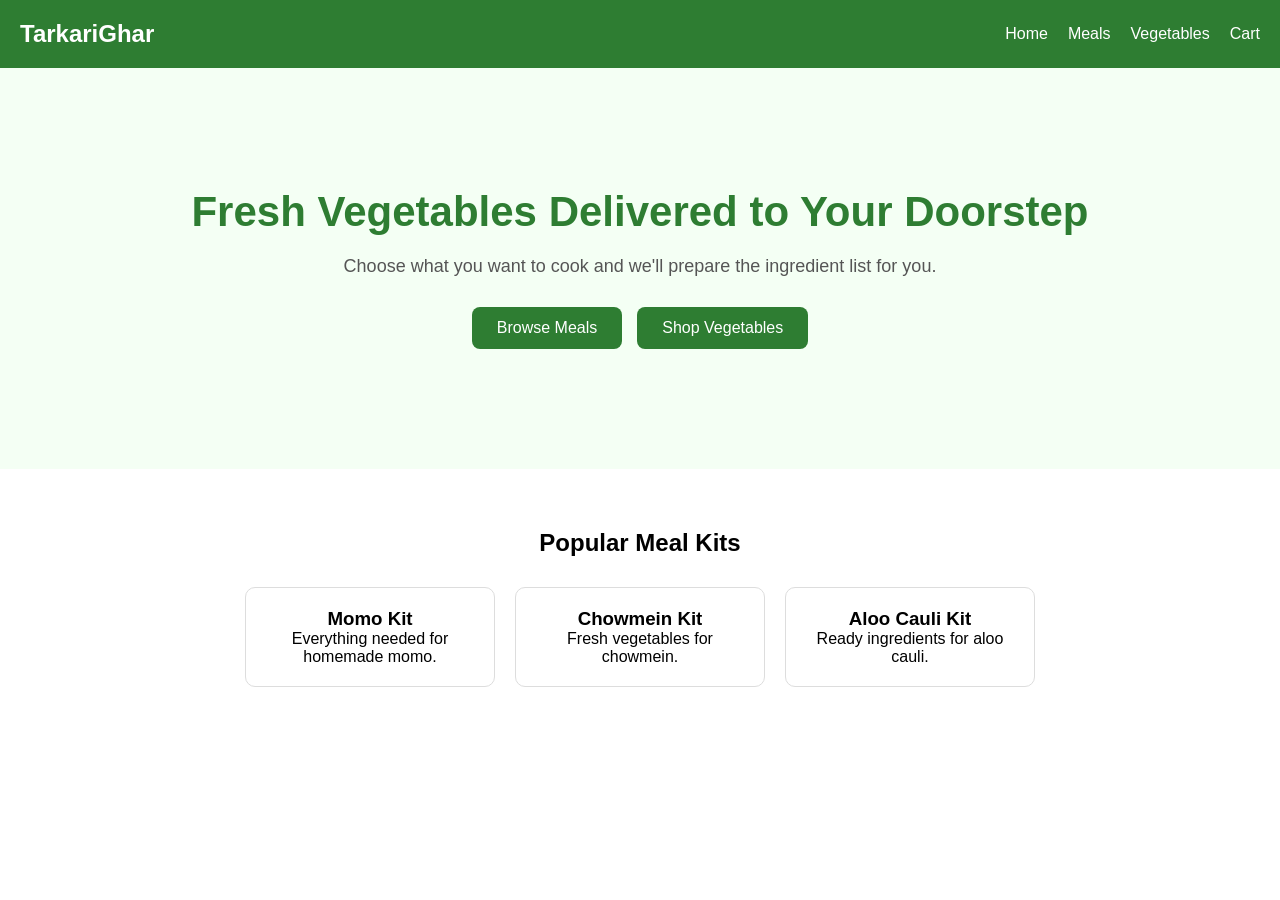
==== index.html @ 3d11203e "Initial project setup" ====
<!DOCTYPE html>
<html lang="en">
<head>
    <meta charset="UTF-8">
    <meta name="viewport" content="width=device-width, initial-scale=1.0">
    <title>TarkariGhar</title>

    <link rel="stylesheet" href="css/style.css">
</head>
<body>

    <nav>
        <h1>TarkariGhar</h1>

        <ul>
            <li><a href="index.html">Home</a></li>
            <li><a href="pages/meals.html">Meals</a></li>
            <li><a href="pages/vegetables.html">Vegetables</a></li>
            <li><a href="pages/cart.html">Cart</a></li>
        </ul>
    </nav>

    <section class="hero">
    <h2>Fresh Vegetables Delivered to Your Doorstep</h2>

    <p>
        Choose what you want to cook and we'll prepare the ingredient list for you.
    </p>

    <div class="hero-buttons">
        <a href="pages/meals.html" class="btn">Browse Meals</a>
        <a href="pages/vegetables.html" class="btn">Shop Vegetables</a>
    </div>
</section>

<section class="popular-meals">

    <h2>Popular Meal Kits</h2>

    <div class="meal-container">

        <div class="meal-card">
            <h3>Momo Kit</h3>
            <p>Everything needed for homemade momo.</p>
        </div>

        <div class="meal-card">
            <h3>Chowmein Kit</h3>
            <p>Fresh vegetables for chowmein.</p>
        </div>

        <div class="meal-card">
            <h3>Aloo Cauli Kit</h3>
            <p>Ready ingredients for aloo cauli.</p>
        </div>

    </div>

</section>

    <script src="js/app.js"></script>

</body>
</html>
---- css/style.css ----
*{
    margin:0;
    padding:0;
    box-sizing:border-box;
}

body{
    font-family:Arial,sans-serif;
}

nav{
    display:flex;
    justify-content:space-between;
    align-items:center;
    padding:20px;
    background:#2e7d32;
    color:white;
}

nav ul{
    display:flex;
    list-style:none;
    gap:20px;
}

nav a{
    color:white;
    text-decoration:none;
}

.hero{
    text-align:center;
    padding:100px 20px;
}

.hero h2{
    margin-bottom:15px;
}

.hero button{
    padding:10px 20px;
    cursor:pointer;
}
.hero{
    padding:120px 20px;
    text-align:center;
    background:#f4fff4;
}

.hero h2{
    font-size:42px;
    margin-bottom:20px;
    color:#2e7d32;
}

.hero p{
    font-size:18px;
    margin-bottom:30px;
    color:#555;
}

.hero-buttons{
    display:flex;
    justify-content:center;
    gap:15px;
}

.btn{
    text-decoration:none;
    background:#2e7d32;
    color:white;
    padding:12px 25px;
    border-radius:8px;
}

.btn:hover{
    background:#256428;
}

.popular-meals{
    padding:60px 20px;
}

.popular-meals h2{
    text-align:center;
    margin-bottom:30px;
}

.meal-container{
    display:flex;
    justify-content:center;
    gap:20px;
    flex-wrap:wrap;
}

.meal-card{
    width:250px;
    padding:20px;
    border:1px solid #ddd;
    border-radius:10px;
    text-align:center;
    transition:0.3s;
}

.meal-card:hover{
    transform:translateY(-5px);
}

.meal-card button{
    margin-top:15px;
    padding:10px 20px;
    border:none;
    background:#2e7d32;
    color:white;
    border-radius:5px;
    cursor:pointer;
}

.meal-card button:hover{
    background:#256428;
}

.meal-card img{
    width:100%;
    height:180px;
    object-fit:cover;
    border-radius:8px;
    margin-bottom:10px;
}
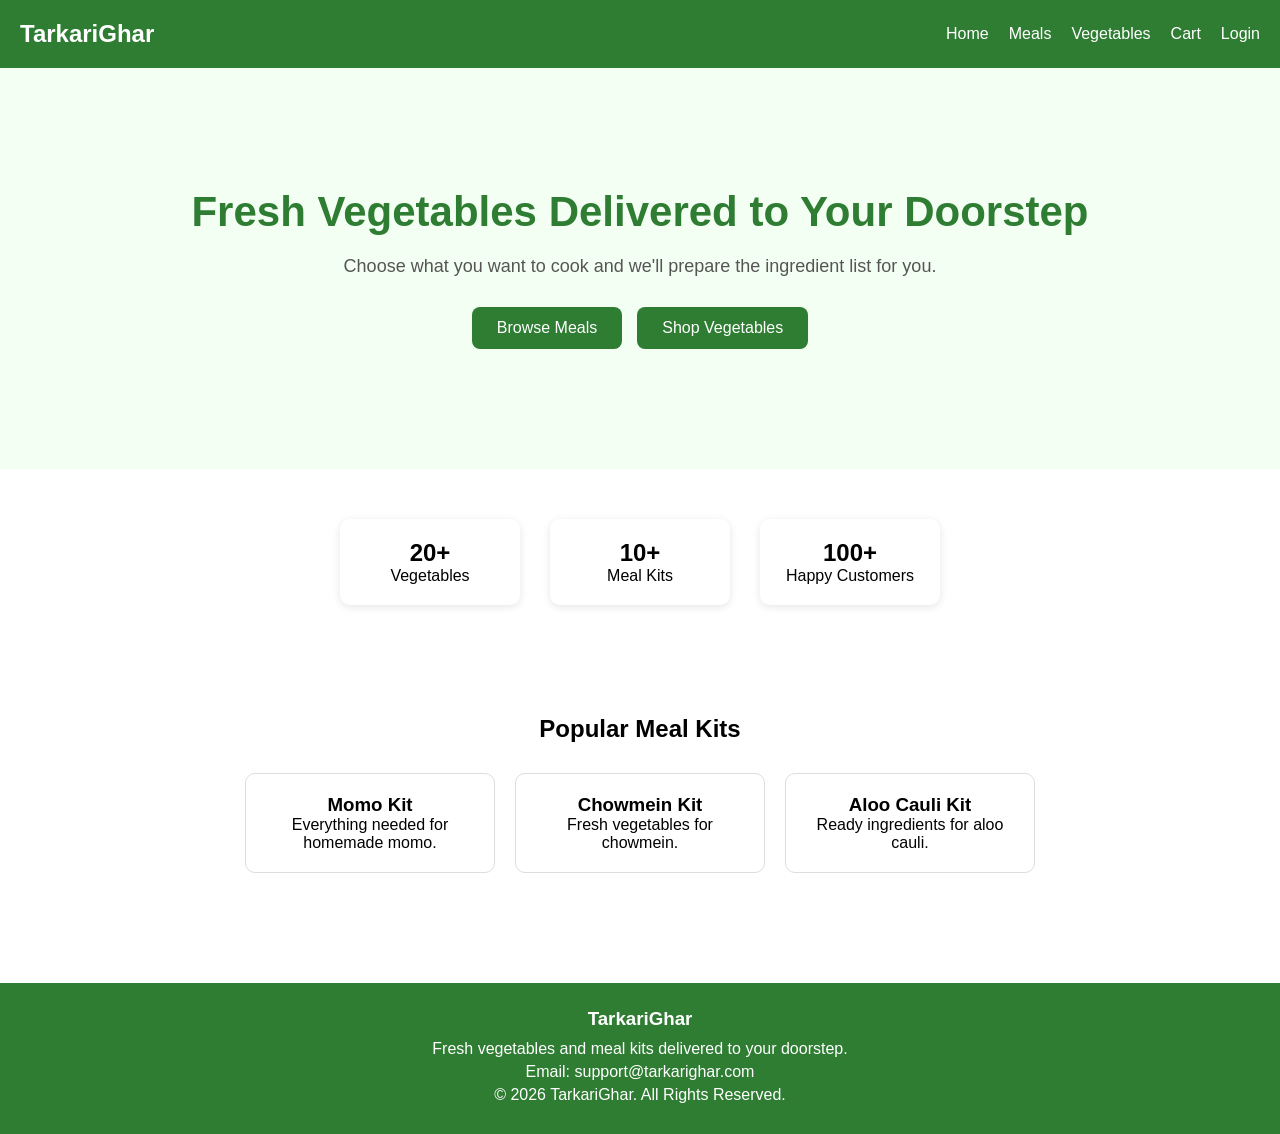
==== commit f52e8990: "Improve UI with footer and authentication pages" ====
--- a/index.html
+++ b/index.html
@@ -17,6 +17,7 @@
             <li><a href="pages/meals.html">Meals</a></li>
             <li><a href="pages/vegetables.html">Vegetables</a></li>
             <li><a href="pages/cart.html">Cart</a></li>
+            <li><a href="pages/login.html">Login</a></li>
         </ul>
     </nav>
 
@@ -31,6 +32,25 @@
         <a href="pages/meals.html" class="btn">Browse Meals</a>
         <a href="pages/vegetables.html" class="btn">Shop Vegetables</a>
     </div>
+</section>
+
+<section class="stats">
+
+    <div class="stat-card">
+        <h2>20+</h2>
+        <p>Vegetables</p>
+    </div>
+
+    <div class="stat-card">
+        <h2>10+</h2>
+        <p>Meal Kits</p>
+    </div>
+
+    <div class="stat-card">
+        <h2>100+</h2>
+        <p>Happy Customers</p>
+    </div>
+
 </section>
 
 <section class="popular-meals">
@@ -58,7 +78,20 @@
 
 </section>
 
+<footer>
+    <h3>TarkariGhar</h3>
+
+    <p>Fresh vegetables and meal kits delivered to your doorstep.</p>
+
+    <p>Email: support@tarkarighar.com</p>
+
+    <p>© 2026 TarkariGhar. All Rights Reserved.</p>
+</footer>
+
+
     <script src="js/app.js"></script>
+
+
 
 </body>
 </html>
--- a/css/style.css
+++ b/css/style.css
@@ -127,3 +127,143 @@
     border-radius:8px;
     margin-bottom:10px;
 }
+
+.cart-section{
+    padding:60px 20px;
+}
+
+.cart-section h2{
+    text-align:center;
+    margin-bottom:30px;
+}
+
+.cart-container{
+    max-width:800px;
+    margin:auto;
+}
+
+.cart-item{
+    display:flex;
+    align-items:center;
+    gap:20px;
+    padding:15px;
+    margin-bottom:15px;
+    border:1px solid #ddd;
+    border-radius:10px;
+    background:white;
+}
+
+.cart-item img{
+    width:100px;
+    height:100px;
+    object-fit:cover;
+    border-radius:8px;
+}
+
+.cart-total{
+    margin-top:30px;
+    text-align:right;
+}
+
+.cart-total h3{
+    margin-bottom:15px;
+}
+
+.cart-total button{
+    background:#2e7d32;
+    color:white;
+    border:none;
+    padding:12px 25px;
+    border-radius:5px;
+    cursor:pointer;
+}
+
+.cart-total button:hover{
+    background:#256428;
+}
+
+.login-section{
+    display:flex;
+    justify-content:center;
+    align-items:center;
+    min-height:80vh;
+}
+
+.login-box{
+    width:400px;
+    padding:30px;
+    border:1px solid #ddd;
+    border-radius:10px;
+    background:white;
+    box-shadow:0 2px 10px rgba(0,0,0,0.1);
+}
+
+.login-box h2{
+    text-align:center;
+    margin-bottom:20px;
+}
+
+.login-box form{
+    display:flex;
+    flex-direction:column;
+}
+
+.login-box label{
+    margin-top:10px;
+    margin-bottom:5px;
+}
+
+.login-box input{
+    padding:10px;
+    border:1px solid #ccc;
+    border-radius:5px;
+}
+
+.login-box button{
+    margin-top:20px;
+    padding:12px;
+    background:#2e7d32;
+    color:white;
+    border:none;
+    border-radius:5px;
+    cursor:pointer;
+}
+
+.login-box button:hover{
+    background:#256428;
+}
+
+.login-box p{
+    text-align:center;
+    margin-top:15px;
+}
+
+.stats{
+    display:flex;
+    justify-content:center;
+    gap:30px;
+    padding:50px;
+}
+
+.stat-card{
+    padding:20px;
+    width:180px;
+    text-align:center;
+    border-radius:10px;
+    box-shadow:0 2px 8px rgba(0,0,0,0.1);
+}
+footer{
+    background:#2e7d32;
+    color:white;
+    text-align:center;
+    padding:25px;
+    margin-top:50px;
+}
+
+footer h3{
+    margin-bottom:10px;
+}
+
+footer p{
+    margin:5px 0;
+}
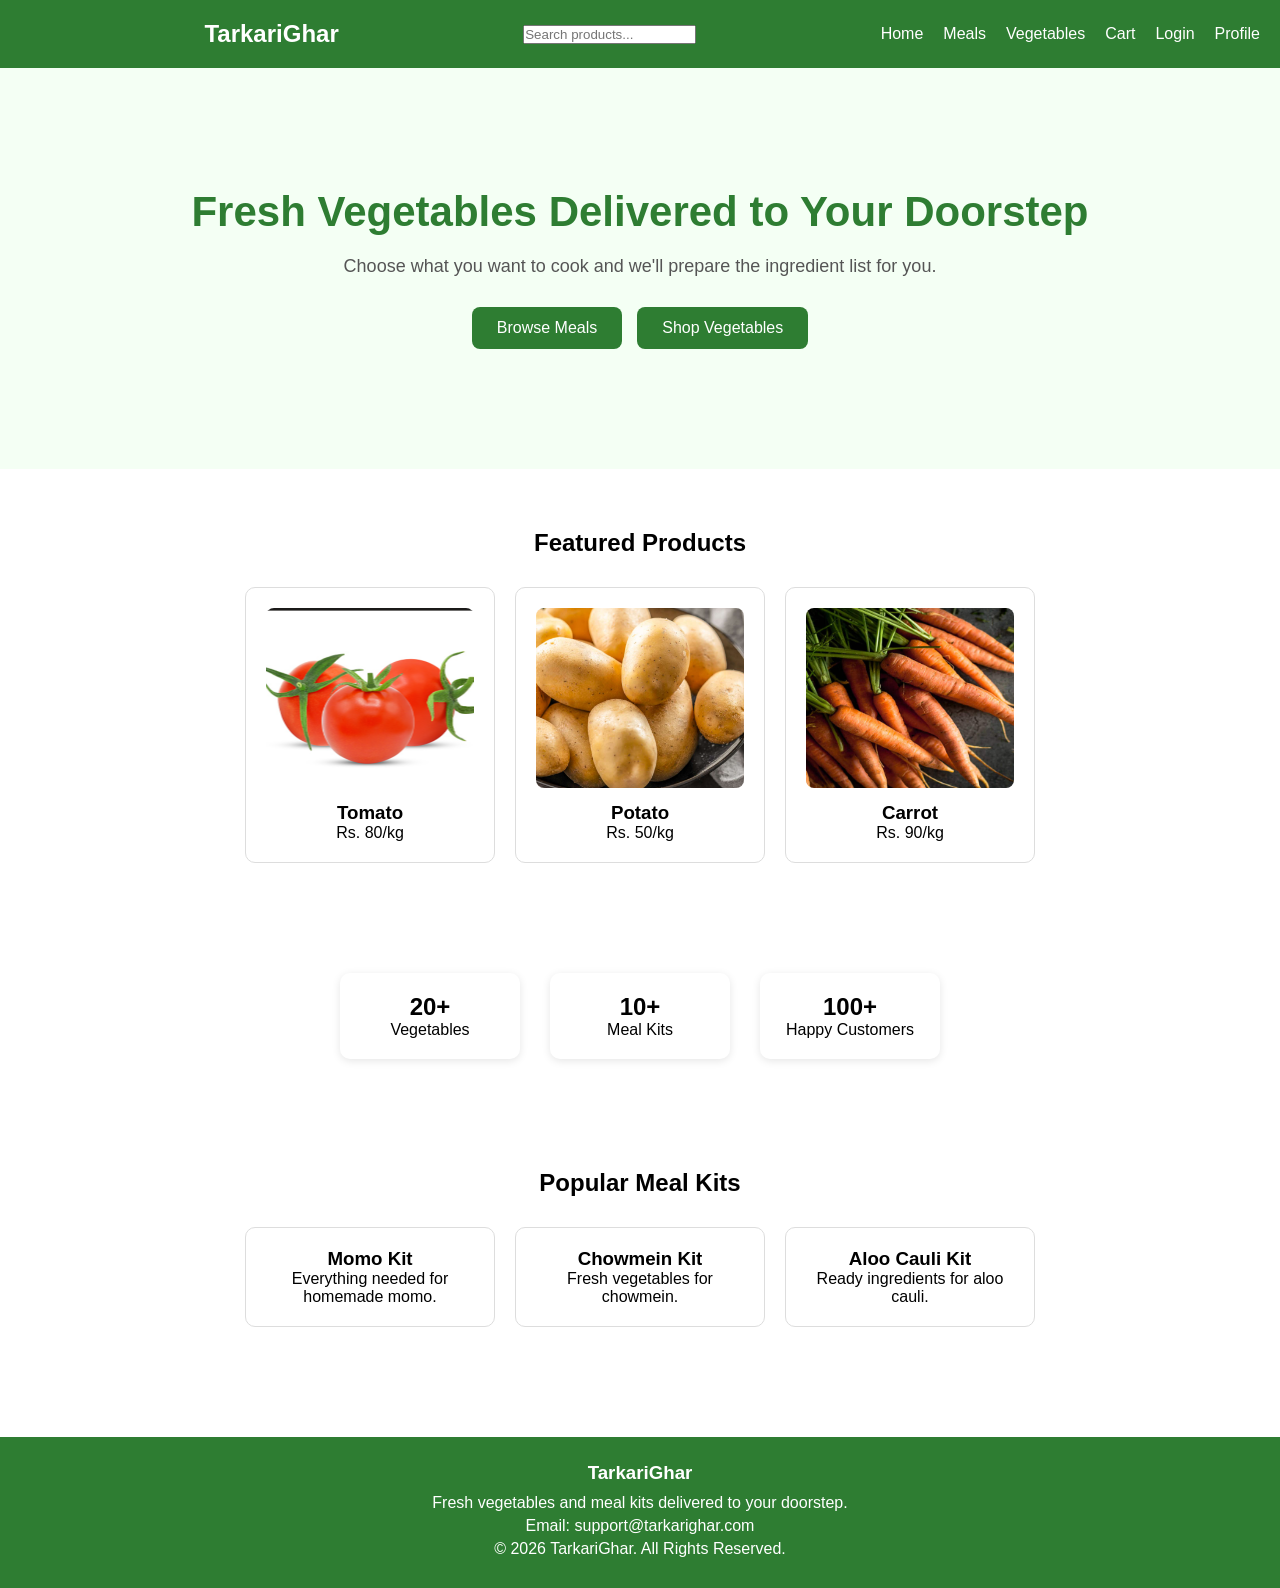
==== commit c16f2cab: "Add profile page and homepage improvements" ====
--- a/index.html
+++ b/index.html
@@ -10,7 +10,14 @@
 <body>
 
     <nav>
+        <div id="welcome"></div>
         <h1>TarkariGhar</h1>
+
+        <input
+        type="text"
+        id="searchInput"
+        placeholder="Search products..."
+    >
 
         <ul>
             <li><a href="index.html">Home</a></li>
@@ -18,6 +25,7 @@
             <li><a href="pages/vegetables.html">Vegetables</a></li>
             <li><a href="pages/cart.html">Cart</a></li>
             <li><a href="pages/login.html">Login</a></li>
+            <li><a href="pages/profile.html">Profile</a></li>
         </ul>
     </nav>
 
@@ -32,6 +40,34 @@
         <a href="pages/meals.html" class="btn">Browse Meals</a>
         <a href="pages/vegetables.html" class="btn">Shop Vegetables</a>
     </div>
+</section>
+
+<section class="popular-meals">
+
+    <h2>Featured Products</h2>
+
+    <div class="meal-container">
+
+        <div class="meal-card">
+            <img src="images/tomato.png" alt="Tomato">
+            <h3>Tomato</h3>
+            <p>Rs. 80/kg</p>
+        </div>
+
+        <div class="meal-card">
+            <img src="images/potatoes.png" alt="Potato">
+            <h3>Potato</h3>
+            <p>Rs. 50/kg</p>
+        </div>
+
+        <div class="meal-card">
+            <img src="images/carrot.png" alt="Carrot">
+            <h3>Carrot</h3>
+            <p>Rs. 90/kg</p>
+        </div>
+
+    </div>
+
 </section>
 
 <section class="stats">
@@ -91,7 +127,21 @@
 
     <script src="js/app.js"></script>
 
+<script>
 
+const username =
+localStorage.getItem("loggedInUser");
+
+if(username){
+
+    document.getElementById("welcome")
+    .innerHTML =
+    `<h3 style="text-align:center;margin-top:15px;">
+    Welcome back, ${username}
+    </h3>`;
+}
+
+</script>
 
 </body>
 </html>
